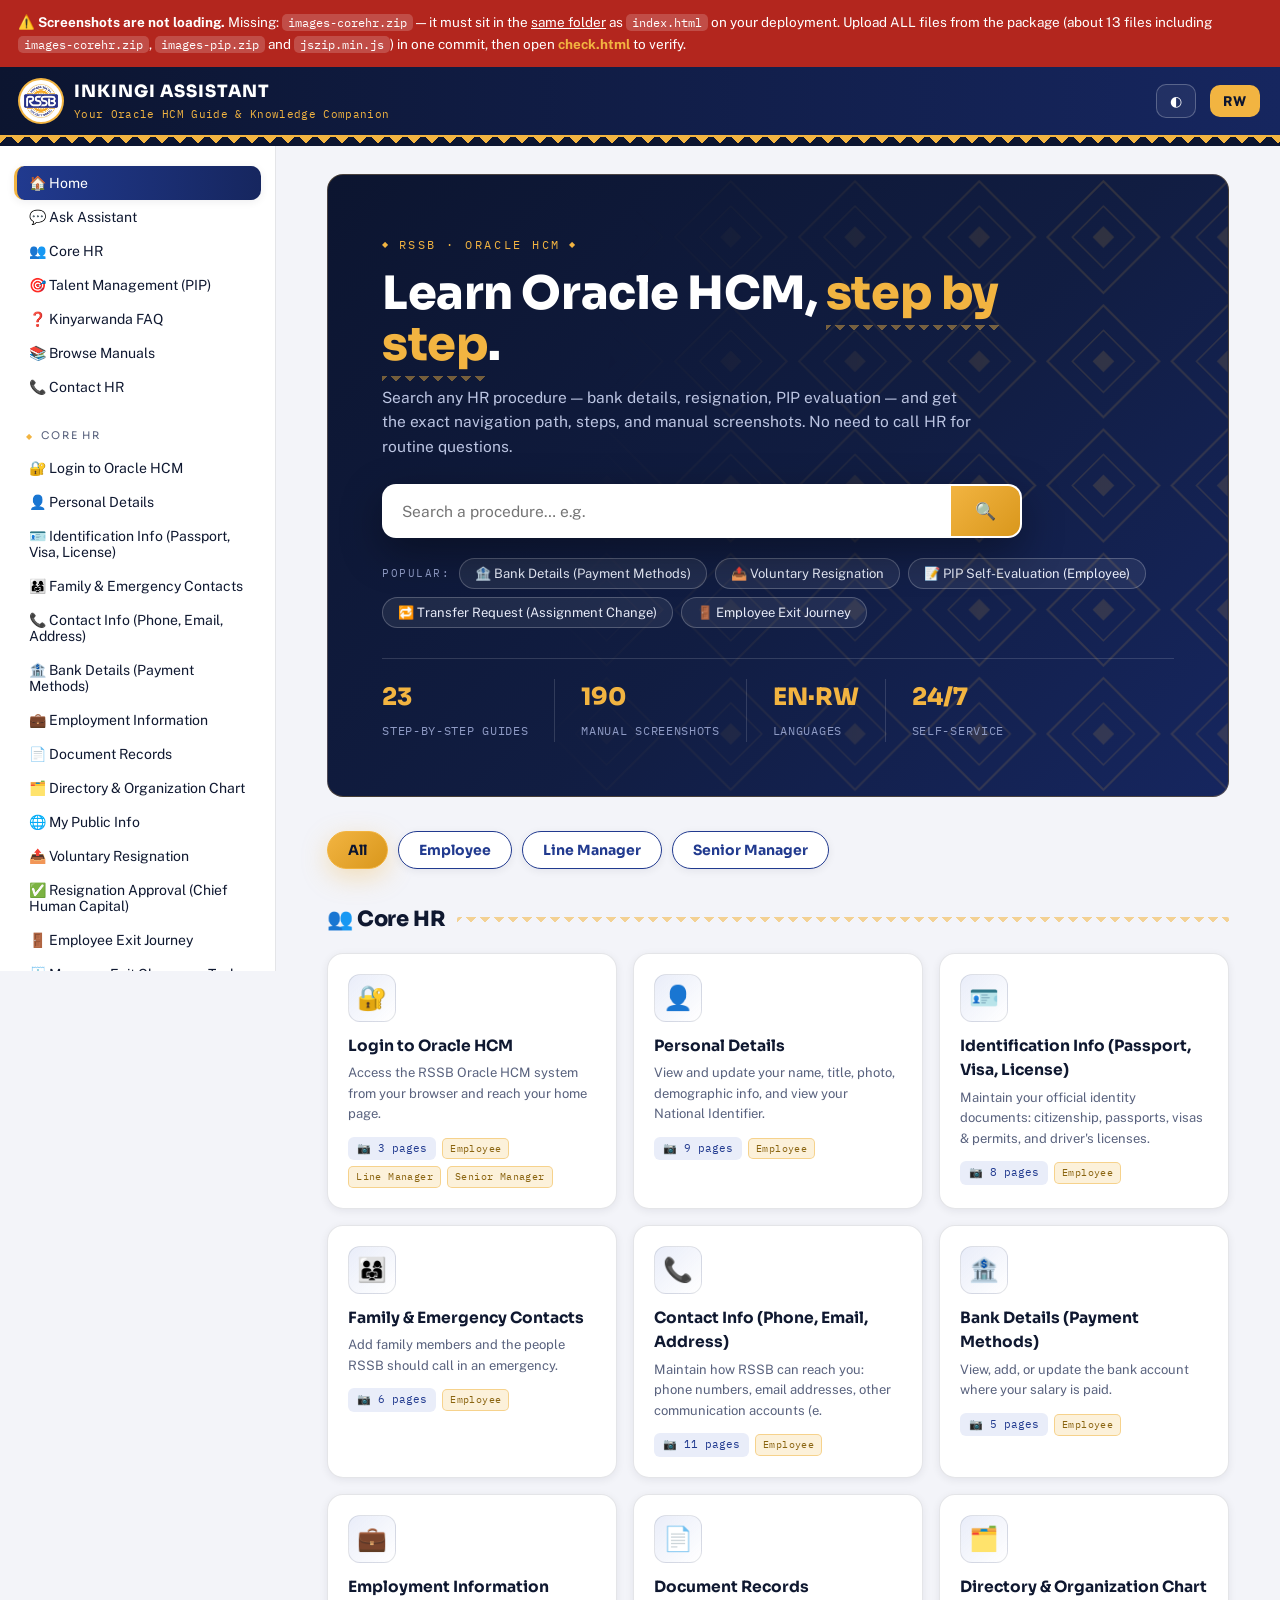
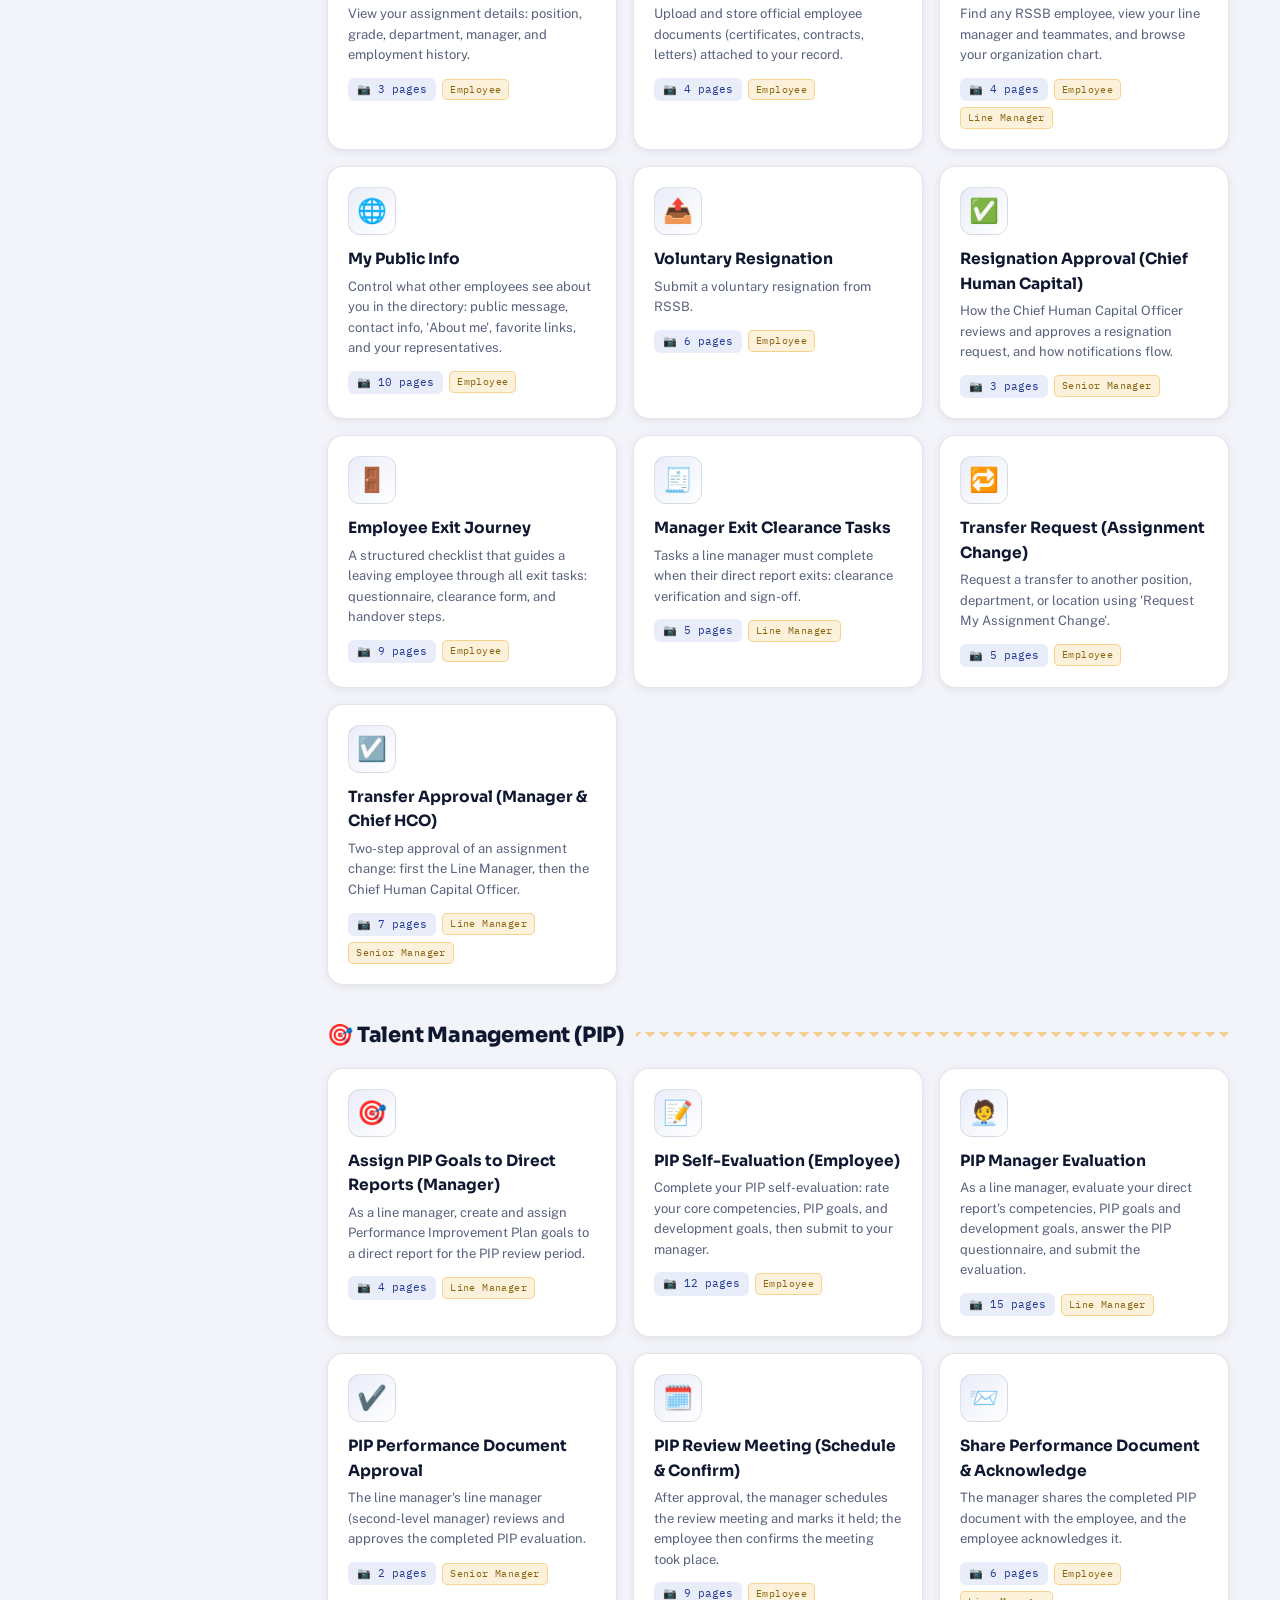
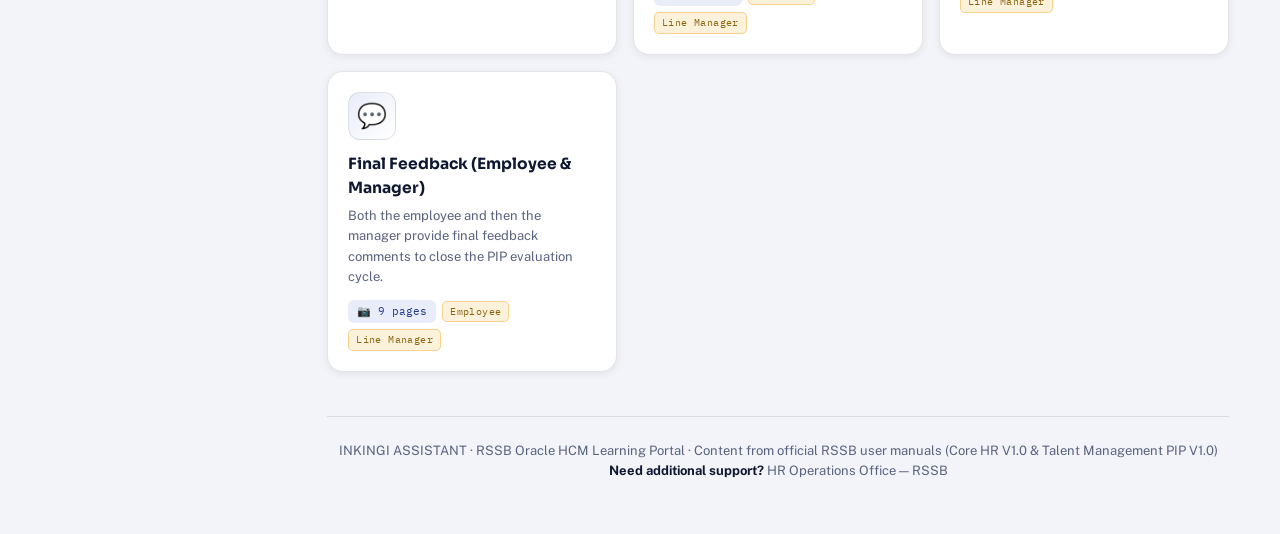
==== index.html @ c71c59f8 "Add files via upload" ====
<!DOCTYPE html>
<html lang="en">
<head>
<meta charset="UTF-8">
<meta name="viewport" content="width=device-width, initial-scale=1.0">
<title>INKINGI ASSISTANT — RSSB Oracle HCM Guide</title>
<meta name="description" content="RSSB Oracle HCM learning portal — step-by-step procedures, manual screenshots, and a bilingual (English/Kinyarwanda) assistant.">
<link rel="icon" type="image/png" href="favicon.png">
<link rel="preconnect" href="https://fonts.googleapis.com">
<link rel="preconnect" href="https://fonts.gstatic.com" crossorigin>
<link href="https://fonts.googleapis.com/css2?family=Sora:wght@600;700;800&family=Public+Sans:wght@400;600;700&family=IBM+Plex+Mono:wght@400;600&display=swap" rel="stylesheet">
<link rel="stylesheet" href="styles.css">
</head>
<body>
<div id="app"></div>
<noscript>INKINGI ASSISTANT requires JavaScript. Please enable it in your browser.</noscript>
<script src="jszip.min.js"></script>
<script src="kb.js"></script>
<script src="app.js"></script>
</body>
</html>
---- styles.css ----
/* ============================================================
   INKINGI ASSISTANT — RSSB design system v2
   Grounded in the brand (Navy #0C1530 · Blue #213A8F · Gold #F2B441)
   and in Rwanda: imigongo diamond geometry as the structural motif,
   "inkingi" (pillar) as the vertical gold accent that runs through
   cards, steps, and the sidebar.
   ============================================================ */
:root{
  --navy:#0C1530;
  --navy-2:#111D42;          /* hero gradient stop */
  --blue:#213A8F;
  --blue-deep:#16265F;
  --gold:#F2B441;
  --gold-deep:#D9971C;
  --white:#FFFFFF;
  --bg:#F3F4F9;
  --surface:#FFFFFF;
  --ink:#0F1830;
  --muted:#59627E;
  --line:rgba(12,21,48,.11);
  --blue-tint:#E9EDF9;
  --gold-tint:#FCF1DA;
  --shadow-sm:0 2px 8px rgba(12,21,48,.07);
  --shadow:0 12px 34px rgba(12,21,48,.13);
  --shadow-gold:0 8px 26px rgba(242,180,65,.35);
  --radius:16px;
  --radius-sm:10px;
  --font-display:'Sora',sans-serif;
  --font-body:'Public Sans',sans-serif;
  --font-mono:'IBM Plex Mono',monospace;
}
body.dark{
  --bg:#0A1128;
  --surface:#131E43;
  --navy-2:#0E1838;
  --ink:#EEF1FB;
  --muted:#98A3C7;
  --line:rgba(255,255,255,.13);
  --blue-tint:#1B2A5E;
  --gold-tint:#3B2F12;
  --shadow-sm:0 2px 8px rgba(0,0,0,.3);
  --shadow:0 12px 34px rgba(0,0,0,.4);
}
*{box-sizing:border-box;margin:0;padding:0}
html{scroll-behavior:smooth}
body{font-family:var(--font-body);background:var(--bg);color:var(--ink);line-height:1.58;font-size:16px}
img{max-width:100%}
a{color:var(--blue);text-decoration:none}
body.dark a{color:#93A9F2}
button{font-family:inherit;cursor:pointer}
::selection{background:var(--gold);color:var(--navy)}

/* ---------- top bar ---------- */
.topbar{position:sticky;top:0;z-index:50;background:linear-gradient(90deg,var(--navy) 0%,var(--blue-deep) 100%);color:var(--white);display:flex;align-items:center;gap:14px;padding:12px 20px;border-bottom:2px solid var(--gold)}
.topbar .brand{display:flex;align-items:center;gap:12px;cursor:pointer}
.topbar .brand img{height:42px;width:42px;border-radius:50%;background:#fff;padding:2px;box-shadow:0 0 0 2px var(--gold)}
.topbar .brand .t1{font-family:var(--font-display);font-weight:800;font-size:17px;letter-spacing:.06em}
.topbar .brand .t2{font-size:11px;color:var(--gold);letter-spacing:.03em;font-family:var(--font-mono)}
.topbar .spacer{flex:1}
.topbar .tbtn{background:rgba(255,255,255,.06);border:1px solid rgba(255,255,255,.25);color:#fff;border-radius:10px;padding:8px 13px;font-size:13.5px;transition:.2s}
.topbar .tbtn:hover{border-color:var(--gold);color:var(--gold);background:rgba(242,180,65,.08)}
.topbar .tbtn.lang{font-weight:800;background:var(--gold);color:var(--navy);border:none;letter-spacing:.05em}
.topbar .tbtn.lang:hover{background:var(--gold-deep);color:var(--navy)}
.menu-btn{display:none;background:none;border:none;color:#fff;font-size:24px}

/* ---------- imigongo zigzag band ---------- */
.zig{height:9px;background:
  linear-gradient(135deg,var(--gold) 25%,transparent 25%) 0 0/18px 9px,
  linear-gradient(225deg,var(--gold) 25%,transparent 25%) 0 0/18px 9px,
  var(--navy)}

/* ---------- layout ---------- */
.shell{display:flex;min-height:calc(100vh - 75px)}
.sidebar{width:276px;flex-shrink:0;background:var(--surface);border-right:1px solid var(--line);padding:20px 14px;position:sticky;top:75px;height:calc(100vh - 75px);overflow-y:auto}
.sidebar::-webkit-scrollbar{width:6px}
.sidebar::-webkit-scrollbar-thumb{background:var(--line);border-radius:3px}
.side-group{margin-bottom:18px}
.side-label{font-family:var(--font-display);font-size:10.5px;letter-spacing:.18em;text-transform:uppercase;color:var(--muted);padding:6px 12px;display:flex;align-items:center;gap:7px}
.side-label::before{content:"◆";color:var(--gold);font-size:8px}
.side-link{display:flex;align-items:center;gap:9px;padding:9px 12px;border-radius:var(--radius-sm);color:var(--ink);font-size:14px;cursor:pointer;border:none;background:none;width:100%;text-align:left;border-left:3px solid transparent;transition:.15s}
.side-link:hover{background:var(--blue-tint);border-left-color:var(--gold)}
.side-link.active{background:linear-gradient(90deg,var(--blue),var(--blue-deep));color:#fff;border-left-color:var(--gold);box-shadow:var(--shadow-sm)}
main{flex:1;padding:28px clamp(16px,4vw,52px);max-width:1080px;min-width:0;animation:rise .45s ease both}
@keyframes rise{from{opacity:0;transform:translateY(10px)}to{opacity:1;transform:none}}

/* ---------- hero ---------- */
.hero{background:linear-gradient(135deg,var(--navy) 0%,var(--navy-2) 55%,var(--blue-deep) 100%);color:#fff;border-radius:var(--radius);position:relative;overflow:hidden;margin-bottom:34px;border:1px solid rgba(242,180,65,.25)}
.hero-pattern{position:absolute;inset:0;opacity:.14;pointer-events:none;mask-image:linear-gradient(100deg,transparent 30%,black 75%);-webkit-mask-image:linear-gradient(100deg,transparent 30%,black 75%)}
.hero-pattern svg{width:100%;height:100%}
.hero-inner{position:relative;z-index:2;padding:clamp(28px,5vw,54px)}
.eyebrow{display:inline-flex;align-items:center;gap:8px;font-family:var(--font-mono);font-size:11.5px;letter-spacing:.22em;text-transform:uppercase;color:var(--gold);margin-bottom:14px}
.eyebrow::before,.eyebrow::after{content:"◆";font-size:8px}
.hero h1{font-family:var(--font-display);font-weight:800;font-size:clamp(28px,4.4vw,46px);line-height:1.12;letter-spacing:-.01em;max-width:640px}
.hero h1 span{color:var(--gold);padding-bottom:10px;background:
  linear-gradient(135deg,rgba(242,180,65,.45) 25%,transparent 25%) left bottom/14px 7px repeat-x,
  linear-gradient(225deg,rgba(242,180,65,.45) 25%,transparent 25%) left bottom/14px 7px repeat-x;
  -webkit-box-decoration-break:clone;box-decoration-break:clone}
.hero p{margin-top:14px;color:#BCC5E2;max-width:600px;font-size:15.5px}
.hero .searchwrap{margin-top:26px;max-width:640px;position:relative}
.searchbar{display:flex;background:#fff;border-radius:14px;overflow:hidden;box-shadow:0 14px 40px rgba(0,0,0,.35);border:2px solid transparent;transition:.2s}
.searchbar:focus-within{border-color:var(--gold);box-shadow:var(--shadow-gold)}
.searchbar input{flex:1;border:none;outline:none;padding:16px 18px;font-size:15.5px;font-family:var(--font-body);color:#101A33;background:#fff}
.searchbar button{background:linear-gradient(135deg,var(--gold),var(--gold-deep));border:none;padding:0 24px;font-weight:800;color:var(--navy);font-size:17px;transition:.15s}
.searchbar button:hover{filter:brightness(1.08)}
.search-results{background:var(--surface);border:1px solid var(--line);border-radius:14px;margin-top:8px;box-shadow:var(--shadow);overflow:hidden;position:absolute;left:0;right:0;z-index:10}
.sr-item{display:block;width:100%;text-align:left;background:none;border:none;border-bottom:1px solid var(--line);padding:13px 17px;color:var(--ink);transition:.12s}
.sr-item:last-child{border-bottom:none}
.sr-item:hover{background:var(--blue-tint);padding-left:22px}
.sr-item .t{font-weight:600}
.sr-item .n{font-family:var(--font-mono);font-size:11.5px;color:var(--muted);margin-top:2px}
.hero .quick{margin-top:20px;display:flex;flex-wrap:wrap;gap:8px;align-items:center}
.quick-lbl{font-family:var(--font-mono);font-size:11px;letter-spacing:.14em;text-transform:uppercase;color:#8E9AC4}
.chip-q{background:rgba(255,255,255,.07);border:1px solid rgba(255,255,255,.22);color:#E7EBF8;border-radius:999px;padding:7px 15px;font-size:13px;transition:.18s}
.chip-q:hover{background:var(--gold);color:var(--navy);border-color:var(--gold);transform:translateY(-1px);box-shadow:var(--shadow-gold)}
.stats{display:flex;flex-wrap:wrap;gap:0;margin-top:30px;border-top:1px solid rgba(255,255,255,.14);padding-top:20px}
.stat{padding:0 26px;border-left:1px solid rgba(255,255,255,.14)}
.stat:first-child{padding-left:0;border-left:none}
.stat b{display:block;font-family:var(--font-display);font-weight:800;font-size:24px;color:var(--gold)}
.stat span{font-size:11.5px;color:#8E9AC4;letter-spacing:.06em;text-transform:uppercase;font-family:var(--font-mono)}

/* ---------- section headers ---------- */
.section-h{font-family:var(--font-display);font-weight:800;font-size:21px;margin:34px 0 16px;display:flex;align-items:center;gap:12px;letter-spacing:-.01em}
.section-h::after{content:"";flex:1;height:7px;background:
  linear-gradient(135deg,var(--gold) 25%,transparent 25%) 0 0/14px 7px,
  linear-gradient(225deg,var(--gold) 25%,transparent 25%) 0 0/14px 7px;opacity:.55;border-radius:2px}

/* ---------- cards ---------- */
.grid{display:grid;grid-template-columns:repeat(auto-fill,minmax(236px,1fr));gap:16px}
.card{background:var(--surface);border:1px solid var(--line);border-radius:var(--radius);padding:20px;cursor:pointer;transition:.2s;position:relative;overflow:hidden;box-shadow:var(--shadow-sm)}
.card::before{content:"";position:absolute;left:0;top:0;bottom:0;width:4px;background:linear-gradient(180deg,var(--gold),var(--gold-deep));transform:scaleY(0);transform-origin:top;transition:.25s}
.card:hover{transform:translateY(-4px);box-shadow:var(--shadow);border-color:rgba(242,180,65,.5)}
.card:hover::before{transform:scaleY(1)}
.card .ic{font-size:24px;width:48px;height:48px;display:flex;align-items:center;justify-content:center;background:linear-gradient(135deg,var(--blue-tint),transparent);border:1px solid var(--line);border-radius:12px;margin-bottom:12px}
.card:hover .ic{background:var(--gold-tint);border-color:var(--gold)}
.card h3{font-family:var(--font-display);font-weight:700;font-size:15.5px;margin:0 0 5px;color:var(--ink)}
.card p{font-size:13px;color:var(--muted)}
.card .pg{font-family:var(--font-mono);font-size:11px;color:var(--blue);margin-top:12px;display:inline-block;background:var(--blue-tint);padding:3px 9px;border-radius:6px}
body.dark .card .pg{color:#9DB2F5}

/* ---------- article ---------- */
.crumbs{font-size:13px;color:var(--muted);margin-bottom:16px;font-family:var(--font-mono)}
.crumbs button{background:none;border:none;color:var(--blue);font-size:13px;padding:0;font-family:var(--font-mono)}
.crumbs button:hover{color:var(--gold-deep)}
.art-head{display:flex;align-items:flex-start;gap:16px;margin-bottom:6px}
.art-head .ic{font-size:28px;width:60px;height:60px;flex-shrink:0;display:flex;align-items:center;justify-content:center;background:linear-gradient(135deg,var(--navy),var(--blue-deep));border-radius:16px;box-shadow:var(--shadow-sm);border:2px solid var(--gold)}
.art-head h1{font-family:var(--font-display);font-weight:800;font-size:clamp(23px,3vw,32px);letter-spacing:-.01em}
.badge{display:inline-block;font-size:10.5px;font-weight:700;letter-spacing:.1em;text-transform:uppercase;background:var(--gold-tint);color:#8a6410;border-radius:6px;padding:4px 10px;margin-top:8px;font-family:var(--font-mono)}
body.dark .badge{color:var(--gold)}
.purpose{color:var(--muted);max-width:760px;margin:12px 0 20px;font-size:15.5px}

/* signature: Oracle navigation trail */
.navtrail{display:flex;flex-wrap:wrap;align-items:center;gap:9px;background:var(--surface);border:1px solid var(--line);border-left:4px solid var(--gold);border-radius:var(--radius-sm);padding:16px 18px;margin-bottom:24px;box-shadow:var(--shadow-sm)}
.navtrail .lbl{font-family:var(--font-mono);font-size:10.5px;letter-spacing:.18em;text-transform:uppercase;color:var(--muted);width:100%;display:flex;align-items:center;gap:7px}
.navtrail .lbl::before{content:"◆";color:var(--gold);font-size:8px}
.navchip{font-family:var(--font-mono);font-size:13.5px;font-weight:600;background:var(--gold-tint);color:var(--ink);border:1px solid rgba(242,180,65,.6);border-radius:8px;padding:6px 13px}
.navarrow{color:var(--gold-deep);font-weight:800}

/* steps — the "inkingi" pillar runs down the numbers */
.steps{counter-reset:step;list-style:none;margin-bottom:28px;position:relative}
.steps::before{content:"";position:absolute;left:27px;top:14px;bottom:14px;width:2px;background:linear-gradient(180deg,var(--gold),rgba(242,180,65,.15))}
.steps li{counter-increment:step;position:relative;padding:13px 18px 13px 62px;background:var(--surface);border:1px solid var(--line);border-radius:var(--radius-sm);margin-bottom:10px;box-shadow:var(--shadow-sm);transition:.15s}
.steps li:hover{border-color:rgba(242,180,65,.5);transform:translateX(3px)}
.steps li::before{content:counter(step);position:absolute;left:14px;top:50%;transform:translateY(-50%) rotate(45deg);width:28px;height:28px;background:linear-gradient(135deg,var(--blue),var(--blue-deep));color:transparent;border:2px solid var(--gold);border-radius:7px}
.steps li::after{content:counter(step);position:absolute;left:14px;top:50%;transform:translateY(-50%);width:28px;height:28px;color:#fff;font-family:var(--font-display);font-weight:800;font-size:13px;display:flex;align-items:center;justify-content:center}

/* screenshots */
.shots{display:grid;grid-template-columns:repeat(auto-fill,minmax(216px,1fr));gap:14px;margin-bottom:28px}
.shot{border:1px solid var(--line);border-radius:12px;overflow:hidden;cursor:zoom-in;background:var(--surface);transition:.2s;box-shadow:var(--shadow-sm)}
.shot:hover{border-color:var(--gold);box-shadow:var(--shadow);transform:translateY(-3px)}
.shot img{display:block;width:100%;aspect-ratio:16/9;object-fit:cover;transition:.25s}
.shot:hover img.ready{transform:scale(1.04)}
.shot .cap{font-family:var(--font-mono);font-size:11px;color:var(--muted);padding:7px 11px;border-top:1px solid var(--line);display:flex;align-items:center;gap:6px}
.shot .cap::before{content:"📷";font-size:10px}
.related{display:flex;flex-wrap:wrap;gap:9px;margin-bottom:32px}
.rel-chip{background:var(--surface);border:1px solid var(--line);color:var(--blue);border-radius:999px;padding:8px 17px;font-size:13.5px;font-weight:600;transition:.18s;box-shadow:var(--shadow-sm)}
body.dark .rel-chip{color:#9DB2F5}
.rel-chip:hover{background:var(--blue);color:#fff;border-color:var(--blue);transform:translateY(-1px)}

/* lightbox */
.lightbox{position:fixed;inset:0;background:rgba(6,10,24,.94);z-index:100;display:flex;flex-direction:column;align-items:center;justify-content:center;padding:20px;backdrop-filter:blur(4px)}
.lightbox img{max-width:min(1200px,95vw);max-height:80vh;border-radius:10px;box-shadow:0 26px 80px rgba(0,0,0,.6);border:1px solid rgba(242,180,65,.3)}
.lb-bar{display:flex;gap:14px;align-items:center;margin-top:16px;color:#fff;font-family:var(--font-mono);font-size:13px}
.lb-bar button{background:rgba(255,255,255,.1);border:1px solid rgba(255,255,255,.3);color:#fff;border-radius:10px;padding:9px 18px;font-size:14px;transition:.15s}
.lb-bar button:hover:not(:disabled){background:var(--gold);color:var(--navy);border-color:var(--gold)}
.lb-bar button:disabled{opacity:.35;cursor:default}
.lb-close{position:absolute;top:18px;right:24px;background:rgba(255,255,255,.08);border:1px solid rgba(255,255,255,.2);color:#fff;font-size:22px;width:44px;height:44px;border-radius:50%}
.lb-close:hover{background:var(--gold);color:var(--navy)}

/* ---------- chatbot ---------- */
.chat-shell{max-width:860px}
.chat-window{background:var(--surface);border:1px solid var(--line);border-radius:var(--radius);height:56vh;min-height:340px;overflow-y:auto;padding:20px;display:flex;flex-direction:column;gap:14px;box-shadow:var(--shadow-sm)}
.msg{max-width:86%;padding:13px 16px;border-radius:16px;font-size:14.5px;animation:msgIn .25s ease both}
@keyframes msgIn{from{opacity:0;transform:translateY(8px)}to{opacity:1;transform:none}}
.msg.user{align-self:flex-end;background:linear-gradient(135deg,var(--blue),var(--blue-deep));color:#fff;border-bottom-right-radius:5px}
.msg.bot{align-self:flex-start;background:var(--blue-tint);border-bottom-left-radius:5px;border-left:3px solid var(--gold)}
.msg.bot .navtrail{margin:12px 0;background:var(--surface);border-left-width:3px}
.msg.bot ol{margin:8px 0 4px 18px}
.msg.bot ol li{margin-bottom:5px}
.msg .open-art{margin-top:12px;background:linear-gradient(135deg,var(--gold),var(--gold-deep));color:var(--navy);border:none;border-radius:9px;padding:9px 16px;font-weight:800;font-size:13px;transition:.15s}
.msg .open-art:hover{filter:brightness(1.08);box-shadow:var(--shadow-gold)}
.msg .alt{background:var(--surface);border:1px solid var(--blue);color:var(--blue);border-radius:999px;padding:6px 13px;font-size:12.5px;margin:8px 6px 0 0;transition:.15s}
.msg .alt:hover{background:var(--blue);color:#fff}
body.dark .msg .alt{color:#9DB2F5;border-color:#9DB2F5}
.chat-input{display:flex;gap:10px;margin-top:14px}
.chat-input input{flex:1;border:2px solid var(--line);background:var(--surface);color:var(--ink);border-radius:14px;padding:14px 17px;font-size:15px;outline:none;font-family:var(--font-body);transition:.2s}
.chat-input input:focus{border-color:var(--gold);box-shadow:0 0 0 4px rgba(242,180,65,.18)}
.chat-input button{background:linear-gradient(135deg,var(--blue),var(--blue-deep));color:#fff;border:none;border-radius:14px;padding:0 24px;font-weight:800;font-size:17px;transition:.15s}
.chat-input button:hover{filter:brightness(1.15)}
.suggest{display:flex;flex-wrap:wrap;gap:8px;margin-top:14px}
.suggest button{background:var(--surface);border:1px solid var(--line);border-radius:999px;padding:8px 15px;font-size:13px;color:var(--ink);transition:.15s;box-shadow:var(--shadow-sm)}
.suggest button:hover{border-color:var(--gold);background:var(--gold-tint);transform:translateY(-1px)}

/* ---------- FAQ ---------- */
.faq-item{background:var(--surface);border:1px solid var(--line);border-radius:12px;margin-bottom:10px;overflow:hidden;box-shadow:var(--shadow-sm);transition:.15s}
.faq-item.open{border-color:rgba(242,180,65,.5)}
.faq-q{width:100%;text-align:left;background:none;border:none;border-left:3px solid transparent;padding:16px 19px;font-size:15px;font-weight:600;color:var(--ink);display:flex;justify-content:space-between;gap:10px;transition:.15s}
.faq-item.open .faq-q,.faq-q:hover{border-left-color:var(--gold)}
.faq-q::after{content:"+";color:var(--gold-deep);font-size:21px;font-weight:800;line-height:1}
.faq-item.open .faq-q::after{content:"–"}
.faq-a{display:none;padding:0 19px 18px;color:var(--muted);font-size:14.5px}
.faq-item.open .faq-a{display:block}

/* ---------- contact / footer ---------- */
.contact-card{background:linear-gradient(135deg,var(--navy),var(--blue-deep));color:#fff;border-radius:var(--radius);padding:34px;position:relative;overflow:hidden;border:1px solid rgba(242,180,65,.3)}
.contact-card::after{content:"◆";position:absolute;right:26px;top:18px;font-size:80px;color:rgba(242,180,65,.14)}
.contact-card h2{font-family:var(--font-display);font-weight:800}
.contact-card p{color:#BCC5E2;margin-top:10px}
.contact-card .gold{color:var(--gold);font-weight:800}
footer{border-top:1px solid var(--line);margin-top:44px;padding:24px 0;color:var(--muted);font-size:13px;text-align:center}
footer b{color:var(--ink)}

/* manual browser */
.pager{display:flex;align-items:center;gap:14px;justify-content:center;margin:16px 0}
.pager button{background:linear-gradient(135deg,var(--blue),var(--blue-deep));color:#fff;border:none;border-radius:10px;padding:10px 18px;font-weight:700;transition:.15s}
.pager button:hover:not(:disabled){filter:brightness(1.15)}
.pager button:disabled{opacity:.35;cursor:default}
.pager .pnum{font-family:var(--font-mono);font-size:13.5px;background:var(--surface);border:1px solid var(--line);padding:8px 14px;border-radius:8px}
.pageview{border:1px solid var(--line);border-radius:var(--radius);overflow:hidden;background:var(--surface);box-shadow:var(--shadow-sm)}
.pageview img{display:block;width:100%}
.manual-tabs{display:flex;gap:9px;margin-bottom:16px}
.manual-tabs button{border:1px solid var(--line);background:var(--surface);color:var(--ink);border-radius:999px;padding:9px 18px;font-size:14px;font-weight:600;transition:.15s;box-shadow:var(--shadow-sm)}
.manual-tabs button:hover{border-color:var(--gold)}
.manual-tabs button.active{background:linear-gradient(135deg,var(--blue),var(--blue-deep));color:#fff;border-color:var(--blue)}

/* ---------- role filter pills ---------- */
.role-pills{display:flex;flex-wrap:wrap;gap:10px;margin:6px 0 4px}
.role-pill{border:1.5px solid var(--blue);background:var(--surface);color:var(--blue);border-radius:999px;padding:9px 20px;font-size:14px;font-weight:700;font-family:var(--font-display);transition:.18s;box-shadow:var(--shadow-sm)}
.role-pill:hover{border-color:var(--gold);color:var(--gold-deep);transform:translateY(-1px)}
.role-pill.active{background:linear-gradient(135deg,var(--gold),var(--gold-deep));border-color:var(--gold);color:var(--navy);box-shadow:var(--shadow-gold)}
body.dark .role-pill{background:rgba(255,255,255,.05);border-color:rgba(255,255,255,.3);color:#DCE2F5}
body.dark .role-pill.active{background:linear-gradient(135deg,var(--gold),var(--gold-deep));border-color:var(--gold);color:var(--navy)}
.role-tag{font-family:var(--font-mono);font-size:10px;letter-spacing:.04em;background:var(--gold-tint);color:#8a6410;border:1px solid rgba(242,180,65,.5);border-radius:5px;padding:2px 7px;white-space:nowrap}
body.dark .role-tag{color:var(--gold)}
.card-meta{display:flex;flex-wrap:wrap;align-items:center;gap:6px;margin-top:12px}
.card-meta .pg{margin-top:0}
.badge-row{display:flex;flex-wrap:wrap;gap:8px;align-items:center}
.badge-role{background:var(--blue-tint);color:var(--blue)}
body.dark .badge-role{color:#9DB2F5}
.empty-note{color:var(--muted);font-size:14px;background:var(--surface);border:1px dashed var(--line);border-radius:var(--radius-sm);padding:16px 18px;margin-bottom:8px}

/* zip-loaded images: shimmer until ready */
img.zimg{background:linear-gradient(100deg,var(--blue-tint) 40%,rgba(255,255,255,.5) 50%,var(--blue-tint) 60%);background-size:200% 100%;animation:shimmer 1.2s infinite;min-height:60px}
img.zimg.ready{background:none;animation:none}
@keyframes shimmer{to{background-position:-200% 0}}
.shots img.zimg{width:100%;aspect-ratio:16/9;object-fit:cover;display:block}
.pageview img.zimg{width:100%;min-height:240px}
.lightbox img.zimg{min-width:300px;min-height:170px}
#loadToast{position:fixed;bottom:20px;left:50%;transform:translateX(-50%);background:var(--navy);color:#fff;padding:11px 22px;border-radius:99px;font-size:13.5px;z-index:150;box-shadow:var(--shadow);border:1px solid var(--gold)}

/* diagnostics */
.img-fail{padding:14px;font-size:12.5px;background:#FFF3E5;color:#7A4A00;border-radius:8px;line-height:1.5}
body.dark .img-fail{background:#3A2F14;color:var(--gold)}
.img-fail code{font-family:var(--font-mono);font-size:11px;word-break:break-all}
#assetBanner{background:#B3261E;color:#fff;padding:12px 18px;font-size:13.5px;line-height:1.6;position:sticky;top:0;z-index:200}
#assetBanner code{background:rgba(255,255,255,.18);padding:1px 6px;border-radius:5px;font-family:var(--font-mono);font-size:12px}
#assetBanner a{color:var(--gold);font-weight:700}

/* responsive */
@media (max-width:900px){
  .sidebar{position:fixed;left:0;top:75px;transform:translateX(-100%);transition:.25s;z-index:60;box-shadow:var(--shadow)}
  .sidebar.open{transform:translateX(0)}
  .menu-btn{display:block}
  .topbar .brand .t2{display:none}
  .stat{padding:0 16px}
  .stat b{font-size:19px}
}
:focus-visible{outline:3px solid var(--gold);outline-offset:2px}
@media (prefers-reduced-motion:reduce){*{transition:none!important;animation:none!important}main{animation:none}}
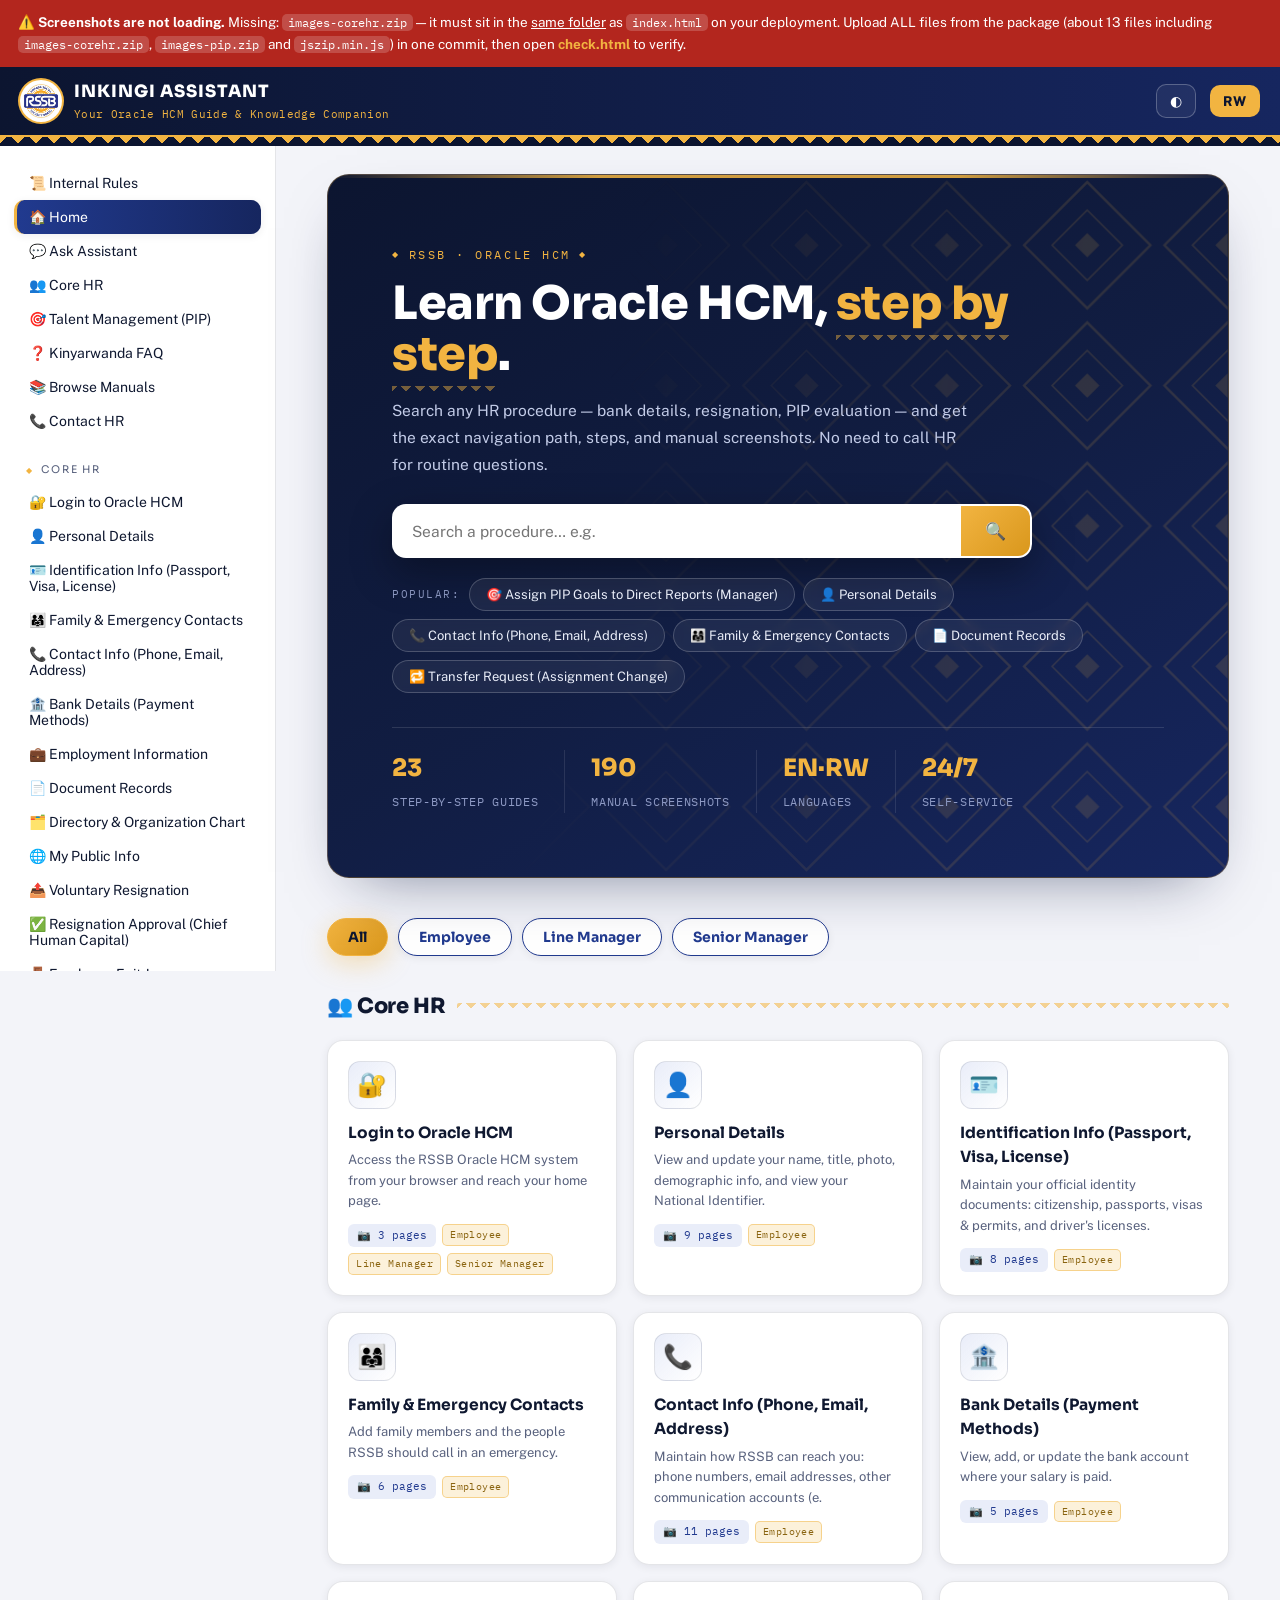
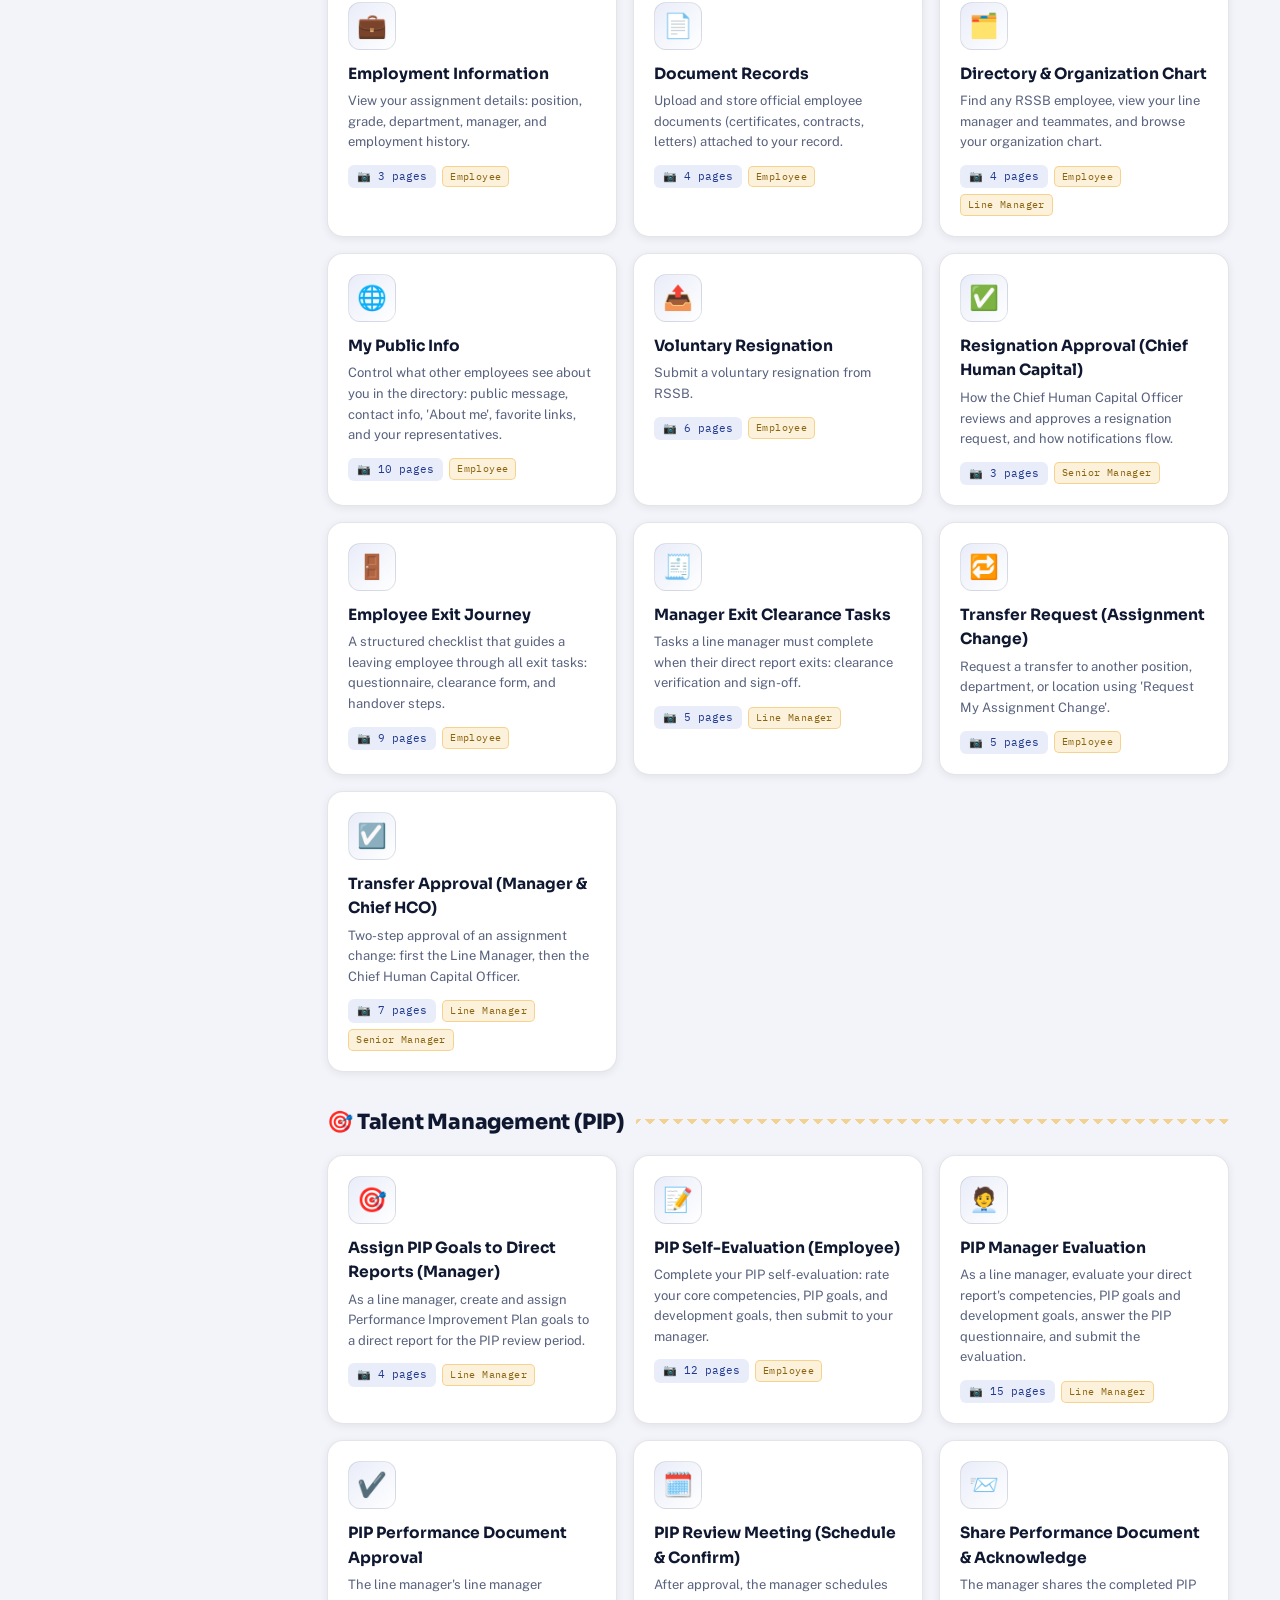
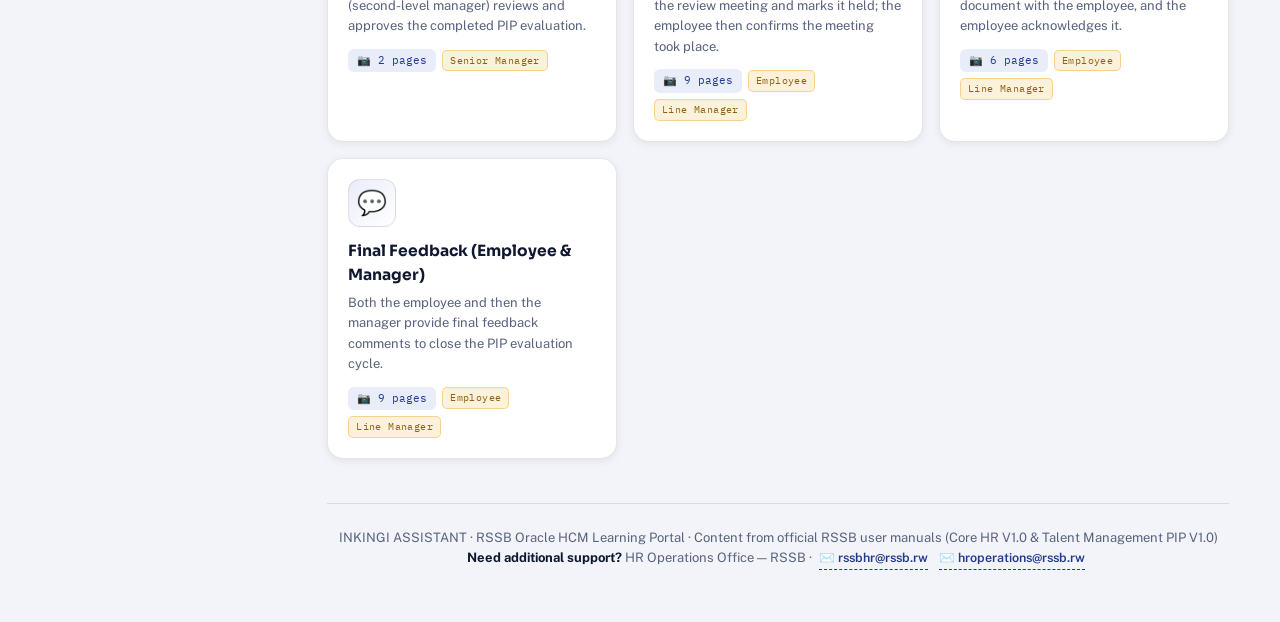
==== commit 65f02635: "Update to Inkingi Assistant v8.1 - Replace all files - Updated app.js, check.html, index.html, kb.js" ====
--- a/index.html
+++ b/index.html
@@ -16,6 +16,7 @@
 <noscript>INKINGI ASSISTANT requires JavaScript. Please enable it in your browser.</noscript>
 <script src="jszip.min.js"></script>
 <script src="kb.js"></script>
+<script src="rules.js"></script>
 <script src="app.js"></script>
 </body>
 </html>
--- a/styles.css
+++ b/styles.css
@@ -84,10 +84,11 @@
 @keyframes rise{from{opacity:0;transform:translateY(10px)}to{opacity:1;transform:none}}
 
 /* ---------- hero ---------- */
-.hero{background:linear-gradient(135deg,var(--navy) 0%,var(--navy-2) 55%,var(--blue-deep) 100%);color:#fff;border-radius:var(--radius);position:relative;overflow:hidden;margin-bottom:34px;border:1px solid rgba(242,180,65,.25)}
+.hero{background:linear-gradient(150deg,var(--navy) 0%,var(--navy-2) 52%,var(--blue-deep) 100%);color:#fff;border-radius:calc(var(--radius) + 6px);position:relative;overflow:hidden;margin-bottom:40px;border:1px solid rgba(242,180,65,.28);box-shadow:0 24px 60px -30px rgba(10,20,60,.55)}
+.hero::before{content:"";position:absolute;inset:0 0 auto 0;height:3px;background:linear-gradient(90deg,transparent,var(--gold) 30%,var(--gold) 70%,transparent);opacity:.85}
 .hero-pattern{position:absolute;inset:0;opacity:.14;pointer-events:none;mask-image:linear-gradient(100deg,transparent 30%,black 75%);-webkit-mask-image:linear-gradient(100deg,transparent 30%,black 75%)}
 .hero-pattern svg{width:100%;height:100%}
-.hero-inner{position:relative;z-index:2;padding:clamp(28px,5vw,54px)}
+.hero-inner{position:relative;z-index:2;padding:clamp(32px,5.5vw,64px)}
 .eyebrow{display:inline-flex;align-items:center;gap:8px;font-family:var(--font-mono);font-size:11.5px;letter-spacing:.22em;text-transform:uppercase;color:var(--gold);margin-bottom:14px}
 .eyebrow::before,.eyebrow::after{content:"◆";font-size:8px}
 .hero h1{font-family:var(--font-display);font-weight:800;font-size:clamp(28px,4.4vw,46px);line-height:1.12;letter-spacing:-.01em;max-width:640px}
@@ -95,7 +96,7 @@
   linear-gradient(135deg,rgba(242,180,65,.45) 25%,transparent 25%) left bottom/14px 7px repeat-x,
   linear-gradient(225deg,rgba(242,180,65,.45) 25%,transparent 25%) left bottom/14px 7px repeat-x;
   -webkit-box-decoration-break:clone;box-decoration-break:clone}
-.hero p{margin-top:14px;color:#BCC5E2;max-width:600px;font-size:15.5px}
+.hero p{margin-top:16px;color:#C3CCE8;max-width:580px;font-size:15.5px;line-height:1.75}
 .hero .searchwrap{margin-top:26px;max-width:640px;position:relative}
 .searchbar{display:flex;background:#fff;border-radius:14px;overflow:hidden;box-shadow:0 14px 40px rgba(0,0,0,.35);border:2px solid transparent;transition:.2s}
 .searchbar:focus-within{border-color:var(--gold);box-shadow:var(--shadow-gold)}
@@ -110,9 +111,10 @@
 .sr-item .n{font-family:var(--font-mono);font-size:11.5px;color:var(--muted);margin-top:2px}
 .hero .quick{margin-top:20px;display:flex;flex-wrap:wrap;gap:8px;align-items:center}
 .quick-lbl{font-family:var(--font-mono);font-size:11px;letter-spacing:.14em;text-transform:uppercase;color:#8E9AC4}
-.chip-q{background:rgba(255,255,255,.07);border:1px solid rgba(255,255,255,.22);color:#E7EBF8;border-radius:999px;padding:7px 15px;font-size:13px;transition:.18s}
+.chip-q{background:rgba(255,255,255,.06);border:1px solid rgba(255,255,255,.2);color:#EAEEF9;border-radius:999px;padding:8px 16px;font-size:13px;transition:.2s cubic-bezier(.4,0,.2,1);backdrop-filter:blur(4px)}
 .chip-q:hover{background:var(--gold);color:var(--navy);border-color:var(--gold);transform:translateY(-1px);box-shadow:var(--shadow-gold)}
-.stats{display:flex;flex-wrap:wrap;gap:0;margin-top:30px;border-top:1px solid rgba(255,255,255,.14);padding-top:20px}
+.stats{display:flex;flex-wrap:wrap;gap:0;margin-top:34px;border-top:1px solid rgba(255,255,255,.12);padding-top:22px}
+.stat + .stat{border-left:1px solid rgba(255,255,255,.1)}
 .stat{padding:0 26px;border-left:1px solid rgba(255,255,255,.14)}
 .stat:first-child{padding-left:0;border-left:none}
 .stat b{display:block;font-family:var(--font-display);font-weight:800;font-size:24px;color:var(--gold)}
@@ -286,3 +288,37 @@
 }
 :focus-visible{outline:3px solid var(--gold);outline-offset:2px}
 @media (prefers-reduced-motion:reduce){*{transition:none!important;animation:none!important}main{animation:none}}
+
+
+/* ---------------- internal rules (V8) ---------------- */
+.rules-hero{background:linear-gradient(150deg,var(--navy),var(--navy-2));color:#fff;border-radius:calc(var(--radius) + 6px);padding:clamp(26px,4vw,44px);margin-bottom:26px;border:1px solid rgba(242,180,65,.28);position:relative;overflow:hidden}
+.rules-hero::before{content:"";position:absolute;inset:0 0 auto 0;height:3px;background:linear-gradient(90deg,transparent,var(--gold),transparent)}
+.rules-hero .section-h{color:#fff}
+.rules-hero .section-h::after{opacity:.5}
+.rules-intro{color:#C3CCE8;font-size:14.5px;line-height:1.75;max-width:720px}
+.rules-note{margin-top:12px;font-size:13px;color:#F2D9A0;background:rgba(242,180,65,.1);border:1px solid rgba(242,180,65,.3);border-radius:10px;padding:10px 14px;max-width:720px}
+.rule-ch{border:1px solid var(--line);border-radius:14px;margin-bottom:12px;background:var(--surface);overflow:hidden;transition:border-color .2s,box-shadow .2s}
+.rule-ch:hover{border-color:var(--gold)}
+.rule-ch.open{border-color:var(--gold);box-shadow:var(--shadow-gold)}
+.rule-q{display:flex;align-items:center;gap:14px;width:100%;text-align:left;padding:16px 18px;background:none;font-size:15px;color:var(--ink)}
+.rule-ic{font-size:22px;width:44px;height:44px;display:flex;align-items:center;justify-content:center;background:linear-gradient(135deg,var(--blue-tint),transparent);border:1px solid var(--line);border-radius:12px;flex-shrink:0}
+.rule-tt{flex:1;font-family:var(--font-display);font-weight:700}
+.rule-tt small{display:block;font-family:var(--font-mono);font-weight:400;font-size:11px;color:var(--gold-deep);letter-spacing:.08em;margin-top:3px}
+body.dark .rule-tt small{color:var(--gold)}
+.rule-arrow{color:var(--muted);transition:transform .25s}
+.rule-ch.open .rule-arrow{transform:rotate(180deg);color:var(--gold-deep)}
+.rule-a{display:none;padding:0 18px 18px 76px}
+.rule-ch.open .rule-a{display:block;animation:fadeSlide .28s ease}
+@keyframes fadeSlide{from{opacity:0;transform:translateY(-4px)}to{opacity:1;transform:none}}
+.rule-sum{font-size:14px;color:var(--muted);margin-bottom:10px}
+.rule-pts{margin:0;padding-left:18px}
+.rule-pts li{font-size:13.5px;line-height:1.7;margin-bottom:8px;color:var(--ink)}
+.rule-ref{font-family:var(--font-mono);font-size:11px;color:var(--gold-deep);background:var(--blue-tint);padding:2px 8px;border-radius:6px;margin-left:6px}
+@media(max-width:640px){.rule-a{padding-left:18px}}
+
+/* mailto links */
+.maillink{display:inline-flex;align-items:center;gap:4px;color:var(--blue);font-weight:600;text-decoration:none;border-bottom:1px dashed var(--blue);padding-bottom:1px;margin:0 4px;transition:.18s}
+.maillink:hover{color:var(--gold-deep);border-color:var(--gold-deep)}
+body.dark .maillink{color:#9DB2F5}
+.mailrow{margin-top:14px;display:flex;flex-wrap:wrap;gap:12px;font-size:14.5px}
+footer .maillink{font-size:12.5px}
